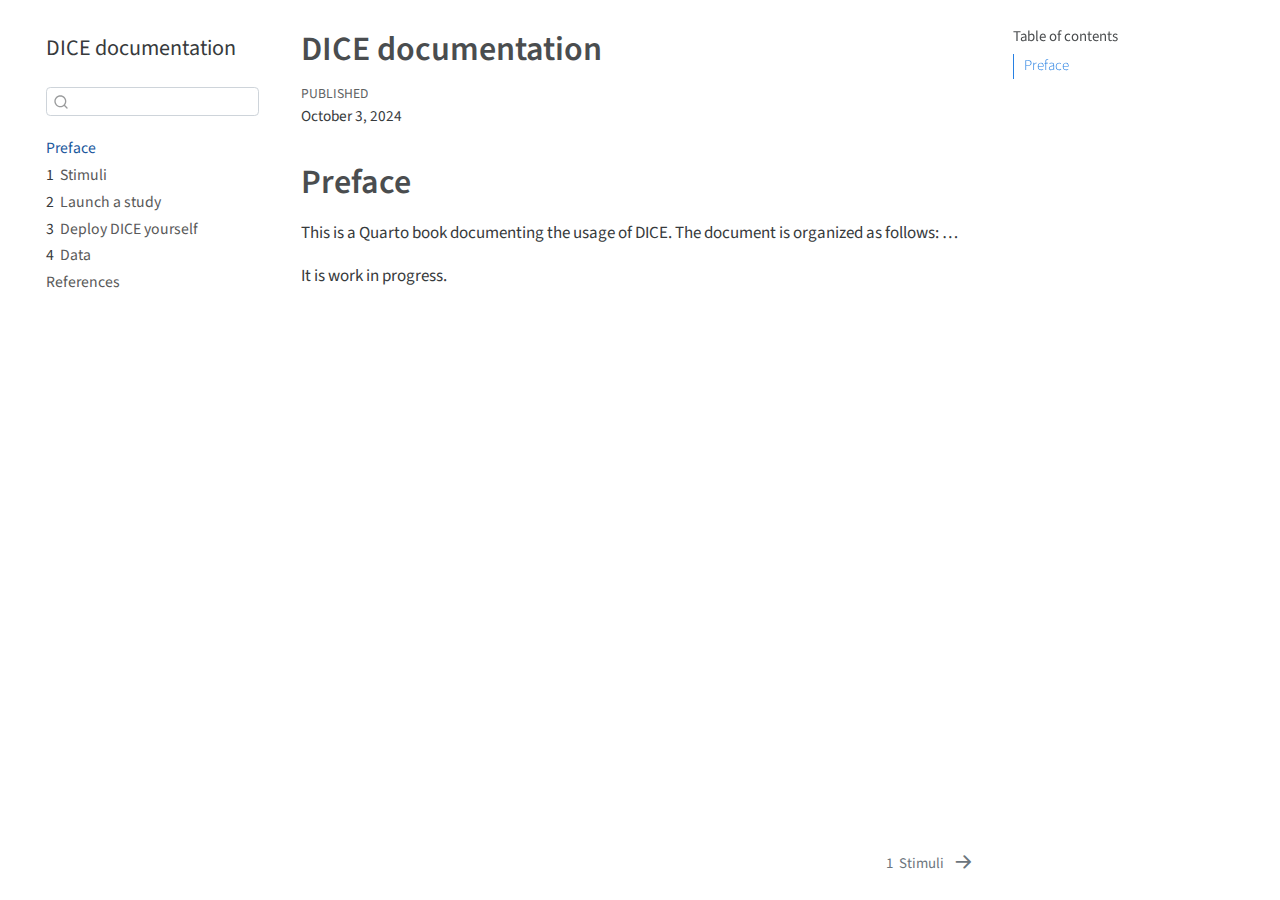
==== templates/docs/index.html @ cb803571 "add sections to documentation" ====
<!DOCTYPE html>
<html xmlns="http://www.w3.org/1999/xhtml" lang="en" xml:lang="en"><head>

<meta charset="utf-8">
<meta name="generator" content="quarto-1.1.132">

<meta name="viewport" content="width=device-width, initial-scale=1.0, user-scalable=yes">

<meta name="dcterms.date" content="2024-10-03">

<title>DICE documentation</title>
<style>
code{white-space: pre-wrap;}
span.smallcaps{font-variant: small-caps;}
div.columns{display: flex; gap: min(4vw, 1.5em);}
div.column{flex: auto; overflow-x: auto;}
div.hanging-indent{margin-left: 1.5em; text-indent: -1.5em;}
ul.task-list{list-style: none;}
ul.task-list li input[type="checkbox"] {
  width: 0.8em;
  margin: 0 0.8em 0.2em -1.6em;
  vertical-align: middle;
}
</style>


<script src="site_libs/quarto-nav/quarto-nav.js"></script>
<script src="site_libs/quarto-nav/headroom.min.js"></script>
<script src="site_libs/clipboard/clipboard.min.js"></script>
<script src="site_libs/quarto-search/autocomplete.umd.js"></script>
<script src="site_libs/quarto-search/fuse.min.js"></script>
<script src="site_libs/quarto-search/quarto-search.js"></script>
<meta name="quarto:offset" content="./">
<link href="./stimuli.html" rel="next">
<script src="site_libs/quarto-html/quarto.js"></script>
<script src="site_libs/quarto-html/popper.min.js"></script>
<script src="site_libs/quarto-html/tippy.umd.min.js"></script>
<script src="site_libs/quarto-html/anchor.min.js"></script>
<link href="site_libs/quarto-html/tippy.css" rel="stylesheet">
<link href="site_libs/quarto-html/quarto-syntax-highlighting.css" rel="stylesheet" id="quarto-text-highlighting-styles">
<script src="site_libs/bootstrap/bootstrap.min.js"></script>
<link href="site_libs/bootstrap/bootstrap-icons.css" rel="stylesheet">
<link href="site_libs/bootstrap/bootstrap.min.css" rel="stylesheet" id="quarto-bootstrap" data-mode="light">
<script id="quarto-search-options" type="application/json">{
  "location": "sidebar",
  "copy-button": false,
  "collapse-after": 3,
  "panel-placement": "start",
  "type": "textbox",
  "limit": 20,
  "language": {
    "search-no-results-text": "No results",
    "search-matching-documents-text": "matching documents",
    "search-copy-link-title": "Copy link to search",
    "search-hide-matches-text": "Hide additional matches",
    "search-more-match-text": "more match in this document",
    "search-more-matches-text": "more matches in this document",
    "search-clear-button-title": "Clear",
    "search-detached-cancel-button-title": "Cancel",
    "search-submit-button-title": "Submit"
  }
}</script>


</head>

<body class="nav-sidebar floating">

<div id="quarto-search-results"></div>
  <header id="quarto-header" class="headroom fixed-top">
  <nav class="quarto-secondary-nav" data-bs-toggle="collapse" data-bs-target="#quarto-sidebar" aria-controls="quarto-sidebar" aria-expanded="false" aria-label="Toggle sidebar navigation" onclick="if (window.quartoToggleHeadroom) { window.quartoToggleHeadroom(); }">
    <div class="container-fluid d-flex justify-content-between">
      <h1 class="quarto-secondary-nav-title">DICE documentation</h1>
      <button type="button" class="quarto-btn-toggle btn" aria-label="Show secondary navigation">
        <i class="bi bi-chevron-right"></i>
      </button>
    </div>
  </nav>
</header>
<!-- content -->
<div id="quarto-content" class="quarto-container page-columns page-rows-contents page-layout-article">
<!-- sidebar -->
  <nav id="quarto-sidebar" class="sidebar collapse sidebar-navigation floating overflow-auto">
    <div class="pt-lg-2 mt-2 text-left sidebar-header">
    <div class="sidebar-title mb-0 py-0">
      <a href="./">DICE documentation</a> 
    </div>
      </div>
      <div class="mt-2 flex-shrink-0 align-items-center">
        <div class="sidebar-search">
        <div id="quarto-search" class="" title="Search"></div>
        </div>
      </div>
    <div class="sidebar-menu-container"> 
    <ul class="list-unstyled mt-1">
        <li class="sidebar-item">
  <div class="sidebar-item-container"> 
  <a href="./index.html" class="sidebar-item-text sidebar-link active">Preface</a>
  </div>
</li>
        <li class="sidebar-item">
  <div class="sidebar-item-container"> 
  <a href="./stimuli.html" class="sidebar-item-text sidebar-link"><span class="chapter-number">1</span>&nbsp; <span class="chapter-title">Stimuli</span></a>
  </div>
</li>
        <li class="sidebar-item">
  <div class="sidebar-item-container"> 
  <a href="./dice-app.html" class="sidebar-item-text sidebar-link"><span class="chapter-number">2</span>&nbsp; <span class="chapter-title">Launch a study</span></a>
  </div>
</li>
        <li class="sidebar-item">
  <div class="sidebar-item-container"> 
  <a href="./deployment.html" class="sidebar-item-text sidebar-link"><span class="chapter-number">3</span>&nbsp; <span class="chapter-title">Deploy DICE yourself</span></a>
  </div>
</li>
        <li class="sidebar-item">
  <div class="sidebar-item-container"> 
  <a href="./data.html" class="sidebar-item-text sidebar-link"><span class="chapter-number">4</span>&nbsp; <span class="chapter-title">Data</span></a>
  </div>
</li>
        <li class="sidebar-item">
  <div class="sidebar-item-container"> 
  <a href="./references.html" class="sidebar-item-text sidebar-link">References</a>
  </div>
</li>
    </ul>
    </div>
</nav>
<!-- margin-sidebar -->
    <div id="quarto-margin-sidebar" class="sidebar margin-sidebar">
        <nav id="TOC" role="doc-toc" class="toc-active">
    <h2 id="toc-title">Table of contents</h2>
   
  <ul>
  <li><a href="#preface" id="toc-preface" class="nav-link active" data-scroll-target="#preface">Preface</a></li>
  </ul>
</nav>
    </div>
<!-- main -->
<main class="content" id="quarto-document-content">

<header id="title-block-header" class="quarto-title-block default">
<div class="quarto-title">
<h1 class="title d-none d-lg-block">DICE documentation</h1>
</div>



<div class="quarto-title-meta">

    
    <div>
    <div class="quarto-title-meta-heading">Published</div>
    <div class="quarto-title-meta-contents">
      <p class="date">October 3, 2024</p>
    </div>
  </div>
    
  </div>
  

</header>

<section id="preface" class="level1 unnumbered">
<h1 class="unnumbered">Preface</h1>
<p>This is a Quarto book documenting the usage of DICE. The document is organized as follows: …</p>
<p>It is work in progress.</p>
<!--
Please cite as

```bibtex
@software{Roggenkamp_Digital_In-Context_Experiments_2024,
  author = {Roggenkamp, Hauke and Boegershausen, Johannes and Hildebrand, Christian},
  month = jan,
  title = {{Digital In-Context Experiments (DICE)}},
  url = {https://github.com/Howquez/oFeeds},
  version = {1.0},
  year = {2024}
}
```
-->


</section>

</main> <!-- /main -->
<script id="quarto-html-after-body" type="application/javascript">
window.document.addEventListener("DOMContentLoaded", function (event) {
  const toggleBodyColorMode = (bsSheetEl) => {
    const mode = bsSheetEl.getAttribute("data-mode");
    const bodyEl = window.document.querySelector("body");
    if (mode === "dark") {
      bodyEl.classList.add("quarto-dark");
      bodyEl.classList.remove("quarto-light");
    } else {
      bodyEl.classList.add("quarto-light");
      bodyEl.classList.remove("quarto-dark");
    }
  }
  const toggleBodyColorPrimary = () => {
    const bsSheetEl = window.document.querySelector("link#quarto-bootstrap");
    if (bsSheetEl) {
      toggleBodyColorMode(bsSheetEl);
    }
  }
  toggleBodyColorPrimary();  
  const icon = "";
  const anchorJS = new window.AnchorJS();
  anchorJS.options = {
    placement: 'right',
    icon: icon
  };
  anchorJS.add('.anchored');
  const clipboard = new window.ClipboardJS('.code-copy-button', {
    target: function(trigger) {
      return trigger.previousElementSibling;
    }
  });
  clipboard.on('success', function(e) {
    // button target
    const button = e.trigger;
    // don't keep focus
    button.blur();
    // flash "checked"
    button.classList.add('code-copy-button-checked');
    var currentTitle = button.getAttribute("title");
    button.setAttribute("title", "Copied!");
    setTimeout(function() {
      button.setAttribute("title", currentTitle);
      button.classList.remove('code-copy-button-checked');
    }, 1000);
    // clear code selection
    e.clearSelection();
  });
  function tippyHover(el, contentFn) {
    const config = {
      allowHTML: true,
      content: contentFn,
      maxWidth: 500,
      delay: 100,
      arrow: false,
      appendTo: function(el) {
          return el.parentElement;
      },
      interactive: true,
      interactiveBorder: 10,
      theme: 'quarto',
      placement: 'bottom-start'
    };
    window.tippy(el, config); 
  }
  const noterefs = window.document.querySelectorAll('a[role="doc-noteref"]');
  for (var i=0; i<noterefs.length; i++) {
    const ref = noterefs[i];
    tippyHover(ref, function() {
      // use id or data attribute instead here
      let href = ref.getAttribute('data-footnote-href') || ref.getAttribute('href');
      try { href = new URL(href).hash; } catch {}
      const id = href.replace(/^#\/?/, "");
      const note = window.document.getElementById(id);
      return note.innerHTML;
    });
  }
  var bibliorefs = window.document.querySelectorAll('a[role="doc-biblioref"]');
  for (var i=0; i<bibliorefs.length; i++) {
    const ref = bibliorefs[i];
    const cites = ref.parentNode.getAttribute('data-cites').split(' ');
    tippyHover(ref, function() {
      var popup = window.document.createElement('div');
      cites.forEach(function(cite) {
        var citeDiv = window.document.createElement('div');
        citeDiv.classList.add('hanging-indent');
        citeDiv.classList.add('csl-entry');
        var biblioDiv = window.document.getElementById('ref-' + cite);
        if (biblioDiv) {
          citeDiv.innerHTML = biblioDiv.innerHTML;
        }
        popup.appendChild(citeDiv);
      });
      return popup.innerHTML;
    });
  }
});
</script>
<nav class="page-navigation">
  <div class="nav-page nav-page-previous">
  </div>
  <div class="nav-page nav-page-next">
      <a href="./stimuli.html" class="pagination-link">
        <span class="nav-page-text"><span class="chapter-number">1</span>&nbsp; <span class="chapter-title">Stimuli</span></span> <i class="bi bi-arrow-right-short"></i>
      </a>
  </div>
</nav>
</div> <!-- /content -->



</body></html>
---- templates/docs/site_libs/quarto-html/tippy.css ----
.tippy-box[data-animation=fade][data-state=hidden]{opacity:0}[data-tippy-root]{max-width:calc(100vw - 10px)}.tippy-box{position:relative;background-color:#333;color:#fff;border-radius:4px;font-size:14px;line-height:1.4;white-space:normal;outline:0;transition-property:transform,visibility,opacity}.tippy-box[data-placement^=top]>.tippy-arrow{bottom:0}.tippy-box[data-placement^=top]>.tippy-arrow:before{bottom:-7px;left:0;border-width:8px 8px 0;border-top-color:initial;transform-origin:center top}.tippy-box[data-placement^=bottom]>.tippy-arrow{top:0}.tippy-box[data-placement^=bottom]>.tippy-arrow:before{top:-7px;left:0;border-width:0 8px 8px;border-bottom-color:initial;transform-origin:center bottom}.tippy-box[data-placement^=left]>.tippy-arrow{right:0}.tippy-box[data-placement^=left]>.tippy-arrow:before{border-width:8px 0 8px 8px;border-left-color:initial;right:-7px;transform-origin:center left}.tippy-box[data-placement^=right]>.tippy-arrow{left:0}.tippy-box[data-placement^=right]>.tippy-arrow:before{left:-7px;border-width:8px 8px 8px 0;border-right-color:initial;transform-origin:center right}.tippy-box[data-inertia][data-state=visible]{transition-timing-function:cubic-bezier(.54,1.5,.38,1.11)}.tippy-arrow{width:16px;height:16px;color:#333}.tippy-arrow:before{content:"";position:absolute;border-color:transparent;border-style:solid}.tippy-content{position:relative;padding:5px 9px;z-index:1}
---- templates/docs/site_libs/quarto-html/quarto-syntax-highlighting.css ----
/* quarto syntax highlight colors */
:root {
  --quarto-hl-ot-color: #003B4F;
  --quarto-hl-at-color: #657422;
  --quarto-hl-ss-color: #20794D;
  --quarto-hl-an-color: #5E5E5E;
  --quarto-hl-fu-color: #4758AB;
  --quarto-hl-st-color: #20794D;
  --quarto-hl-cf-color: #003B4F;
  --quarto-hl-op-color: #5E5E5E;
  --quarto-hl-er-color: #AD0000;
  --quarto-hl-bn-color: #AD0000;
  --quarto-hl-al-color: #AD0000;
  --quarto-hl-va-color: #111111;
  --quarto-hl-bu-color: inherit;
  --quarto-hl-ex-color: inherit;
  --quarto-hl-pp-color: #AD0000;
  --quarto-hl-in-color: #5E5E5E;
  --quarto-hl-vs-color: #20794D;
  --quarto-hl-wa-color: #5E5E5E;
  --quarto-hl-do-color: #5E5E5E;
  --quarto-hl-im-color: #00769E;
  --quarto-hl-ch-color: #20794D;
  --quarto-hl-dt-color: #AD0000;
  --quarto-hl-fl-color: #AD0000;
  --quarto-hl-co-color: #5E5E5E;
  --quarto-hl-cv-color: #5E5E5E;
  --quarto-hl-cn-color: #8f5902;
  --quarto-hl-sc-color: #5E5E5E;
  --quarto-hl-dv-color: #AD0000;
  --quarto-hl-kw-color: #003B4F;
}

/* other quarto variables */
:root {
  --quarto-font-monospace: SFMono-Regular, Menlo, Monaco, Consolas, "Liberation Mono", "Courier New", monospace;
}

pre > code.sourceCode > span {
  color: #003B4F;
}

code span {
  color: #003B4F;
}

code.sourceCode > span {
  color: #003B4F;
}

div.sourceCode,
div.sourceCode pre.sourceCode {
  color: #003B4F;
}

code span.ot {
  color: #003B4F;
  font-style: inherit;
}

code span.at {
  color: #657422;
  font-style: inherit;
}

code span.ss {
  color: #20794D;
  font-style: inherit;
}

code span.an {
  color: #5E5E5E;
  font-style: inherit;
}

code span.fu {
  color: #4758AB;
  font-style: inherit;
}

code span.st {
  color: #20794D;
  font-style: inherit;
}

code span.cf {
  color: #003B4F;
  font-style: inherit;
}

code span.op {
  color: #5E5E5E;
  font-style: inherit;
}

code span.er {
  color: #AD0000;
  font-style: inherit;
}

code span.bn {
  color: #AD0000;
  font-style: inherit;
}

code span.al {
  color: #AD0000;
  font-style: inherit;
}

code span.va {
  color: #111111;
  font-style: inherit;
}

code span.bu {
  font-style: inherit;
}

code span.ex {
  font-style: inherit;
}

code span.pp {
  color: #AD0000;
  font-style: inherit;
}

code span.in {
  color: #5E5E5E;
  font-style: inherit;
}

code span.vs {
  color: #20794D;
  font-style: inherit;
}

code span.wa {
  color: #5E5E5E;
  font-style: italic;
}

code span.do {
  color: #5E5E5E;
  font-style: italic;
}

code span.im {
  color: #00769E;
  font-style: inherit;
}

code span.ch {
  color: #20794D;
  font-style: inherit;
}

code span.dt {
  color: #AD0000;
  font-style: inherit;
}

code span.fl {
  color: #AD0000;
  font-style: inherit;
}

code span.co {
  color: #5E5E5E;
  font-style: inherit;
}

code span.cv {
  color: #5E5E5E;
  font-style: italic;
}

code span.cn {
  color: #8f5902;
  font-style: inherit;
}

code span.sc {
  color: #5E5E5E;
  font-style: inherit;
}

code span.dv {
  color: #AD0000;
  font-style: inherit;
}

code span.kw {
  color: #003B4F;
  font-style: inherit;
}

.prevent-inlining {
  content: "</";
}

/*# sourceMappingURL=debc5d5d77c3f9108843748ff7464032.css.map */
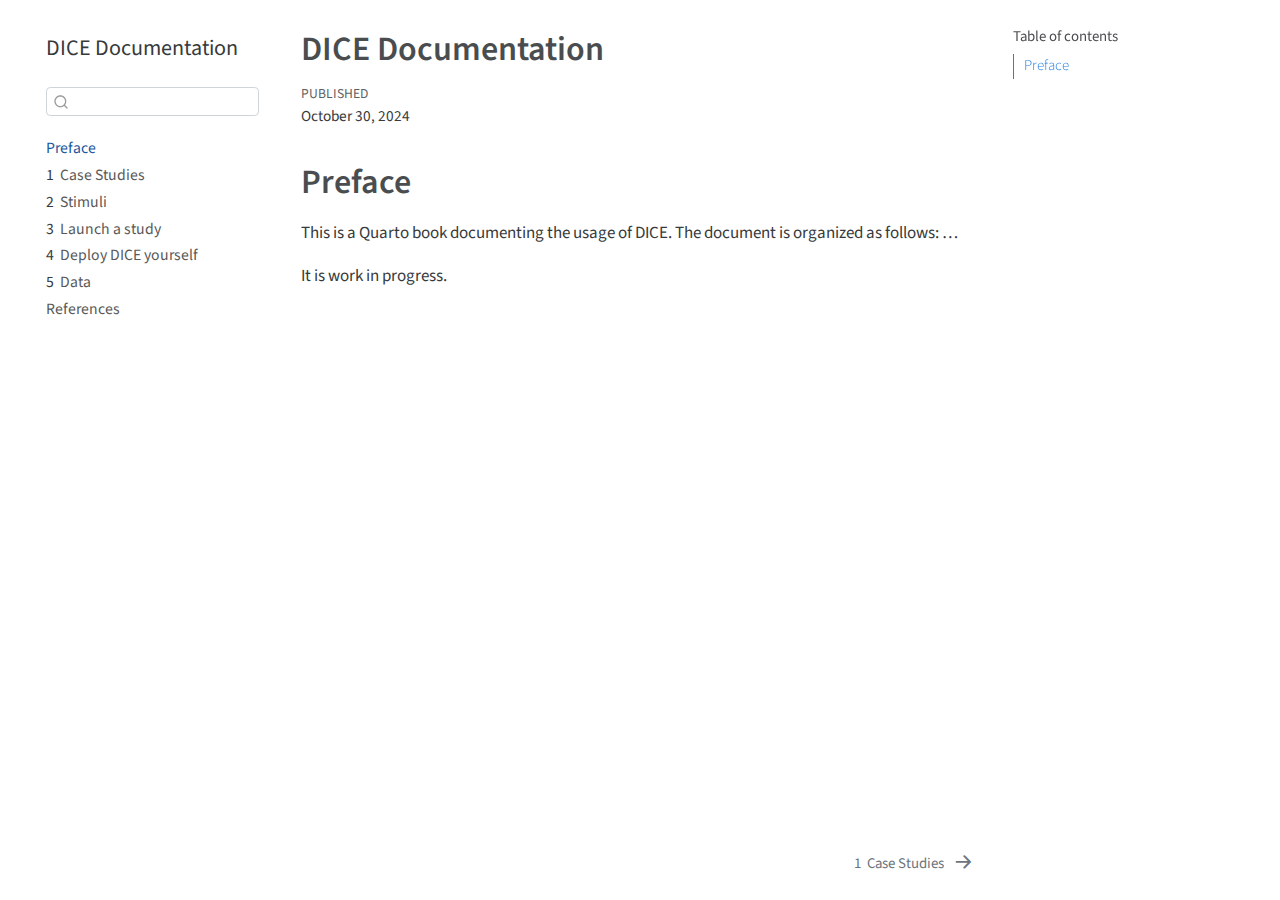
==== commit dee58ed2: "add case studies" ====
--- a/templates/docs/index.html
+++ b/templates/docs/index.html
@@ -6,9 +6,9 @@
 
 <meta name="viewport" content="width=device-width, initial-scale=1.0, user-scalable=yes">
 
-<meta name="dcterms.date" content="2024-10-03">
-
-<title>DICE documentation</title>
+<meta name="dcterms.date" content="2024-10-30">
+
+<title>DICE Documentation</title>
 <style>
 code{white-space: pre-wrap;}
 span.smallcaps{font-variant: small-caps;}
@@ -31,7 +31,7 @@
 <script src="site_libs/quarto-search/fuse.min.js"></script>
 <script src="site_libs/quarto-search/quarto-search.js"></script>
 <meta name="quarto:offset" content="./">
-<link href="./stimuli.html" rel="next">
+<link href="./cases.html" rel="next">
 <script src="site_libs/quarto-html/quarto.js"></script>
 <script src="site_libs/quarto-html/popper.min.js"></script>
 <script src="site_libs/quarto-html/tippy.umd.min.js"></script>
@@ -70,7 +70,7 @@
   <header id="quarto-header" class="headroom fixed-top">
   <nav class="quarto-secondary-nav" data-bs-toggle="collapse" data-bs-target="#quarto-sidebar" aria-controls="quarto-sidebar" aria-expanded="false" aria-label="Toggle sidebar navigation" onclick="if (window.quartoToggleHeadroom) { window.quartoToggleHeadroom(); }">
     <div class="container-fluid d-flex justify-content-between">
-      <h1 class="quarto-secondary-nav-title">DICE documentation</h1>
+      <h1 class="quarto-secondary-nav-title">DICE Documentation</h1>
       <button type="button" class="quarto-btn-toggle btn" aria-label="Show secondary navigation">
         <i class="bi bi-chevron-right"></i>
       </button>
@@ -83,7 +83,7 @@
   <nav id="quarto-sidebar" class="sidebar collapse sidebar-navigation floating overflow-auto">
     <div class="pt-lg-2 mt-2 text-left sidebar-header">
     <div class="sidebar-title mb-0 py-0">
-      <a href="./">DICE documentation</a> 
+      <a href="./">DICE Documentation</a> 
     </div>
       </div>
       <div class="mt-2 flex-shrink-0 align-items-center">
@@ -100,22 +100,27 @@
 </li>
         <li class="sidebar-item">
   <div class="sidebar-item-container"> 
-  <a href="./stimuli.html" class="sidebar-item-text sidebar-link"><span class="chapter-number">1</span>&nbsp; <span class="chapter-title">Stimuli</span></a>
-  </div>
-</li>
-        <li class="sidebar-item">
-  <div class="sidebar-item-container"> 
-  <a href="./dice-app.html" class="sidebar-item-text sidebar-link"><span class="chapter-number">2</span>&nbsp; <span class="chapter-title">Launch a study</span></a>
-  </div>
-</li>
-        <li class="sidebar-item">
-  <div class="sidebar-item-container"> 
-  <a href="./deployment.html" class="sidebar-item-text sidebar-link"><span class="chapter-number">3</span>&nbsp; <span class="chapter-title">Deploy DICE yourself</span></a>
-  </div>
-</li>
-        <li class="sidebar-item">
-  <div class="sidebar-item-container"> 
-  <a href="./data.html" class="sidebar-item-text sidebar-link"><span class="chapter-number">4</span>&nbsp; <span class="chapter-title">Data</span></a>
+  <a href="./cases.html" class="sidebar-item-text sidebar-link"><span class="chapter-number">1</span>&nbsp; <span class="chapter-title">Case Studies</span></a>
+  </div>
+</li>
+        <li class="sidebar-item">
+  <div class="sidebar-item-container"> 
+  <a href="./stimuli.html" class="sidebar-item-text sidebar-link"><span class="chapter-number">2</span>&nbsp; <span class="chapter-title">Stimuli</span></a>
+  </div>
+</li>
+        <li class="sidebar-item">
+  <div class="sidebar-item-container"> 
+  <a href="./dice-app.html" class="sidebar-item-text sidebar-link"><span class="chapter-number">3</span>&nbsp; <span class="chapter-title">Launch a study</span></a>
+  </div>
+</li>
+        <li class="sidebar-item">
+  <div class="sidebar-item-container"> 
+  <a href="./deployment.html" class="sidebar-item-text sidebar-link"><span class="chapter-number">4</span>&nbsp; <span class="chapter-title">Deploy DICE yourself</span></a>
+  </div>
+</li>
+        <li class="sidebar-item">
+  <div class="sidebar-item-container"> 
+  <a href="./data.html" class="sidebar-item-text sidebar-link"><span class="chapter-number">5</span>&nbsp; <span class="chapter-title">Data</span></a>
   </div>
 </li>
         <li class="sidebar-item">
@@ -141,7 +146,7 @@
 
 <header id="title-block-header" class="quarto-title-block default">
 <div class="quarto-title">
-<h1 class="title d-none d-lg-block">DICE documentation</h1>
+<h1 class="title d-none d-lg-block">DICE Documentation</h1>
 </div>
 
 
@@ -152,7 +157,7 @@
     <div>
     <div class="quarto-title-meta-heading">Published</div>
     <div class="quarto-title-meta-contents">
-      <p class="date">October 3, 2024</p>
+      <p class="date">October 30, 2024</p>
     </div>
   </div>
     
@@ -286,8 +291,8 @@
   <div class="nav-page nav-page-previous">
   </div>
   <div class="nav-page nav-page-next">
-      <a href="./stimuli.html" class="pagination-link">
-        <span class="nav-page-text"><span class="chapter-number">1</span>&nbsp; <span class="chapter-title">Stimuli</span></span> <i class="bi bi-arrow-right-short"></i>
+      <a href="./cases.html" class="pagination-link">
+        <span class="nav-page-text"><span class="chapter-number">1</span>&nbsp; <span class="chapter-title">Case Studies</span></span> <i class="bi bi-arrow-right-short"></i>
       </a>
   </div>
 </nav>
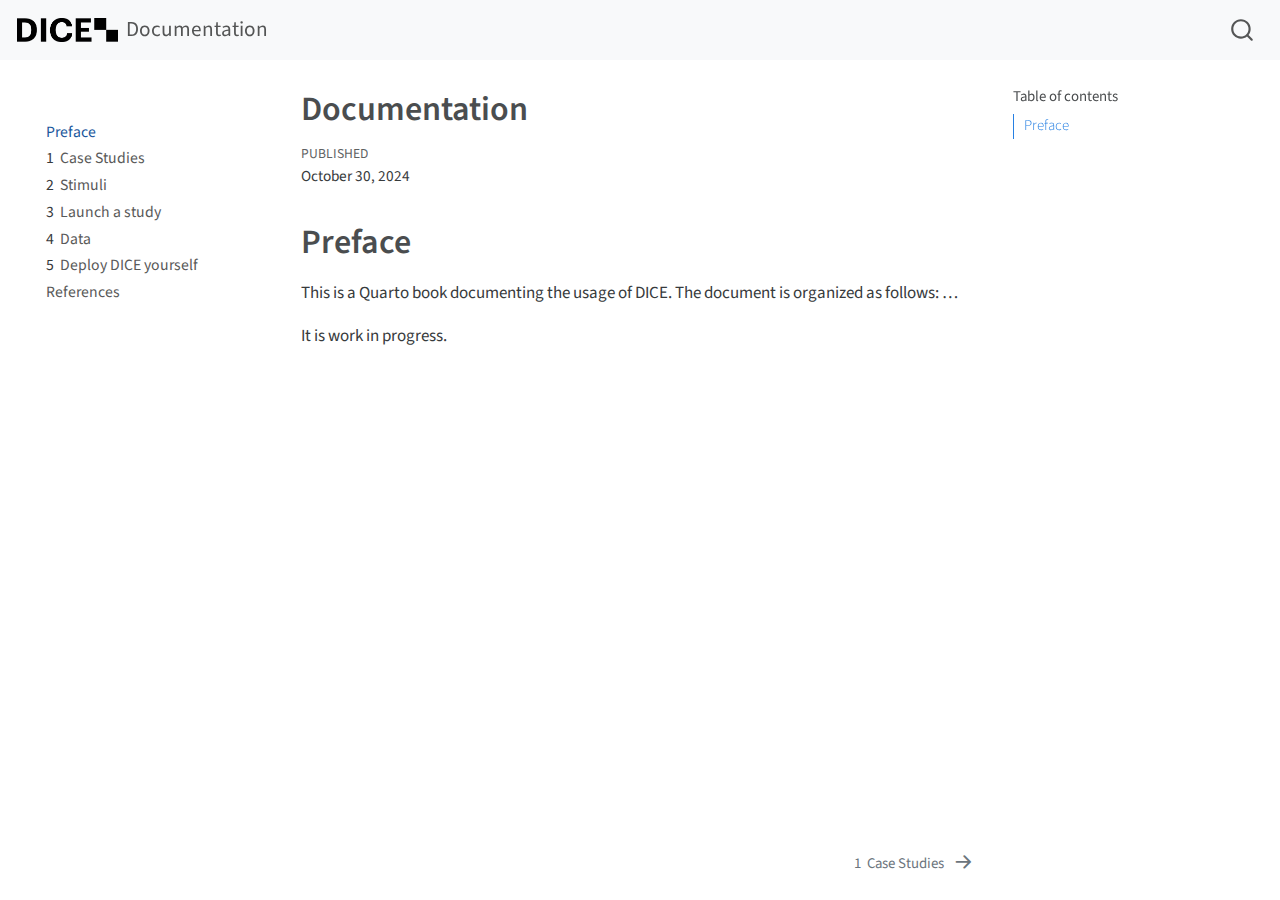
==== commit d5e7d046: "update docs" ====
--- a/templates/docs/index.html
+++ b/templates/docs/index.html
@@ -8,7 +8,7 @@
 
 <meta name="dcterms.date" content="2024-10-30">
 
-<title>DICE Documentation</title>
+<title>Documentation</title>
 <style>
 code{white-space: pre-wrap;}
 span.smallcaps{font-variant: small-caps;}
@@ -42,11 +42,11 @@
 <link href="site_libs/bootstrap/bootstrap-icons.css" rel="stylesheet">
 <link href="site_libs/bootstrap/bootstrap.min.css" rel="stylesheet" id="quarto-bootstrap" data-mode="light">
 <script id="quarto-search-options" type="application/json">{
-  "location": "sidebar",
+  "location": "navbar",
   "copy-button": false,
   "collapse-after": 3,
-  "panel-placement": "start",
-  "type": "textbox",
+  "panel-placement": "end",
+  "type": "overlay",
   "limit": 20,
   "language": {
     "search-no-results-text": "No results",
@@ -64,13 +64,26 @@
 
 </head>
 
-<body class="nav-sidebar floating">
+<body class="nav-sidebar floating nav-fixed">
 
 <div id="quarto-search-results"></div>
   <header id="quarto-header" class="headroom fixed-top">
+    <nav class="navbar navbar-expand-lg navbar-dark ">
+      <div class="navbar-container container-fluid">
+      <div class="navbar-brand-container">
+    <a href="https://www.dice-app.org/" class="navbar-brand navbar-brand-logo">
+    <img src="./dice-logo.png" alt="" class="navbar-logo">
+    </a>
+    <a class="navbar-brand" href="./index.html">
+    <span class="navbar-title">Documentation</span>
+    </a>
+  </div>
+          <div id="quarto-search" class="" title="Search"></div>
+      </div> <!-- /container-fluid -->
+    </nav>
   <nav class="quarto-secondary-nav" data-bs-toggle="collapse" data-bs-target="#quarto-sidebar" aria-controls="quarto-sidebar" aria-expanded="false" aria-label="Toggle sidebar navigation" onclick="if (window.quartoToggleHeadroom) { window.quartoToggleHeadroom(); }">
     <div class="container-fluid d-flex justify-content-between">
-      <h1 class="quarto-secondary-nav-title">DICE Documentation</h1>
+      <h1 class="quarto-secondary-nav-title">Documentation</h1>
       <button type="button" class="quarto-btn-toggle btn" aria-label="Show secondary navigation">
         <i class="bi bi-chevron-right"></i>
       </button>
@@ -78,14 +91,9 @@
   </nav>
 </header>
 <!-- content -->
-<div id="quarto-content" class="quarto-container page-columns page-rows-contents page-layout-article">
+<div id="quarto-content" class="quarto-container page-columns page-rows-contents page-layout-article page-navbar">
 <!-- sidebar -->
   <nav id="quarto-sidebar" class="sidebar collapse sidebar-navigation floating overflow-auto">
-    <div class="pt-lg-2 mt-2 text-left sidebar-header">
-    <div class="sidebar-title mb-0 py-0">
-      <a href="./">DICE Documentation</a> 
-    </div>
-      </div>
       <div class="mt-2 flex-shrink-0 align-items-center">
         <div class="sidebar-search">
         <div id="quarto-search" class="" title="Search"></div>
@@ -115,12 +123,12 @@
 </li>
         <li class="sidebar-item">
   <div class="sidebar-item-container"> 
-  <a href="./deployment.html" class="sidebar-item-text sidebar-link"><span class="chapter-number">4</span>&nbsp; <span class="chapter-title">Deploy DICE yourself</span></a>
-  </div>
-</li>
-        <li class="sidebar-item">
-  <div class="sidebar-item-container"> 
-  <a href="./data.html" class="sidebar-item-text sidebar-link"><span class="chapter-number">5</span>&nbsp; <span class="chapter-title">Data</span></a>
+  <a href="./data.html" class="sidebar-item-text sidebar-link"><span class="chapter-number">4</span>&nbsp; <span class="chapter-title">Data</span></a>
+  </div>
+</li>
+        <li class="sidebar-item">
+  <div class="sidebar-item-container"> 
+  <a href="./deployment.html" class="sidebar-item-text sidebar-link"><span class="chapter-number">5</span>&nbsp; <span class="chapter-title">Deploy DICE yourself</span></a>
   </div>
 </li>
         <li class="sidebar-item">
@@ -146,7 +154,7 @@
 
 <header id="title-block-header" class="quarto-title-block default">
 <div class="quarto-title">
-<h1 class="title d-none d-lg-block">DICE Documentation</h1>
+<h1 class="title d-none d-lg-block">Documentation</h1>
 </div>
 
 
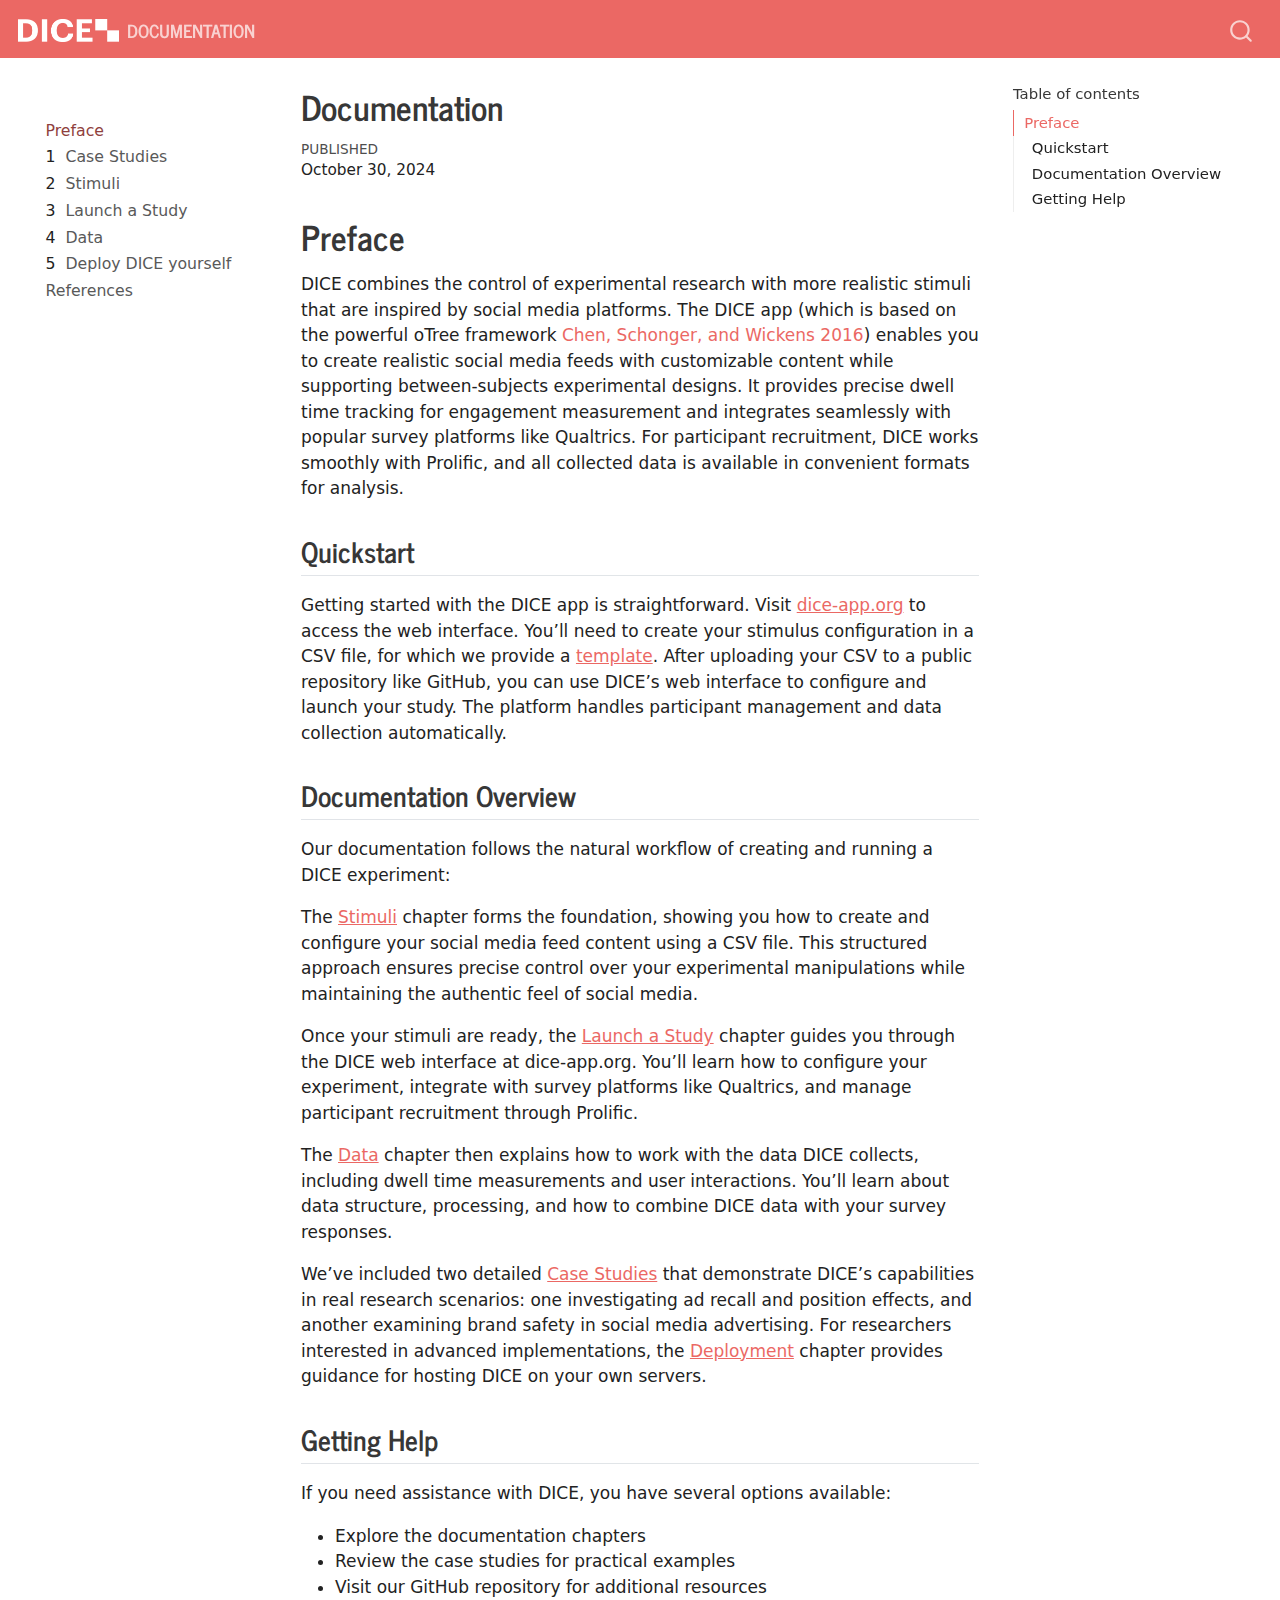
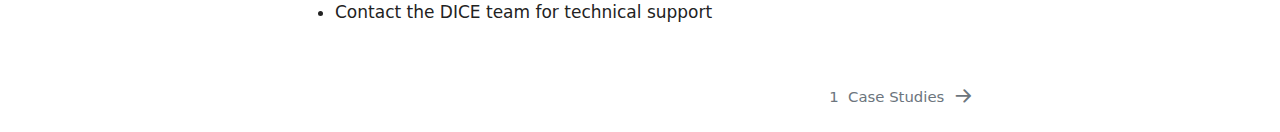
==== commit c91b643f: "update docs and add logo, change theme, etc." ====
--- a/templates/docs/index.html
+++ b/templates/docs/index.html
@@ -20,6 +20,25 @@
   width: 0.8em;
   margin: 0 0.8em 0.2em -1.6em;
   vertical-align: middle;
+}
+div.csl-bib-body { }
+div.csl-entry {
+  clear: both;
+}
+.hanging div.csl-entry {
+  margin-left:2em;
+  text-indent:-2em;
+}
+div.csl-left-margin {
+  min-width:2em;
+  float:left;
+}
+div.csl-right-inline {
+  margin-left:2em;
+  padding-left:1em;
+}
+div.csl-indent {
+  margin-left: 2em;
 }
 </style>
 
@@ -72,7 +91,7 @@
       <div class="navbar-container container-fluid">
       <div class="navbar-brand-container">
     <a href="https://www.dice-app.org/" class="navbar-brand navbar-brand-logo">
-    <img src="./dice-logo.png" alt="" class="navbar-logo">
+    <img src="./dice-logo-white.png" alt="" class="navbar-logo">
     </a>
     <a class="navbar-brand" href="./index.html">
     <span class="navbar-title">Documentation</span>
@@ -118,7 +137,7 @@
 </li>
         <li class="sidebar-item">
   <div class="sidebar-item-container"> 
-  <a href="./dice-app.html" class="sidebar-item-text sidebar-link"><span class="chapter-number">3</span>&nbsp; <span class="chapter-title">Launch a study</span></a>
+  <a href="./dice-app.html" class="sidebar-item-text sidebar-link"><span class="chapter-number">3</span>&nbsp; <span class="chapter-title">Launch a Study</span></a>
   </div>
 </li>
         <li class="sidebar-item">
@@ -145,7 +164,12 @@
     <h2 id="toc-title">Table of contents</h2>
    
   <ul>
-  <li><a href="#preface" id="toc-preface" class="nav-link active" data-scroll-target="#preface">Preface</a></li>
+  <li><a href="#preface" id="toc-preface" class="nav-link active" data-scroll-target="#preface">Preface</a>
+  <ul class="collapse">
+  <li><a href="#quickstart" id="toc-quickstart" class="nav-link" data-scroll-target="#quickstart">Quickstart</a></li>
+  <li><a href="#documentation-overview" id="toc-documentation-overview" class="nav-link" data-scroll-target="#documentation-overview">Documentation Overview</a></li>
+  <li><a href="#getting-help" id="toc-getting-help" class="nav-link" data-scroll-target="#getting-help">Getting Help</a></li>
+  </ul></li>
   </ul>
 </nav>
     </div>
@@ -176,8 +200,28 @@
 
 <section id="preface" class="level1 unnumbered">
 <h1 class="unnumbered">Preface</h1>
-<p>This is a Quarto book documenting the usage of DICE. The document is organized as follows: …</p>
-<p>It is work in progress.</p>
+<p>DICE combines the control of experimental research with more realistic stimuli that are inspired by social media platforms. The DICE app <span class="citation" data-cites="oTree">(which is based on the powerful oTree framework <a href="references.html#ref-oTree" role="doc-biblioref">Chen, Schonger, and Wickens 2016</a>)</span> enables you to create realistic social media feeds with customizable content while supporting between-subjects experimental designs. It provides precise dwell time tracking for engagement measurement and integrates seamlessly with popular survey platforms like Qualtrics. For participant recruitment, DICE works smoothly with Prolific, and all collected data is available in convenient formats for analysis.</p>
+<section id="quickstart" class="level2">
+<h2 class="anchored" data-anchor-id="quickstart">Quickstart</h2>
+<p>Getting started with the DICE app is straightforward. Visit <a href="https://www.dice-app.org/">dice-app.org</a> to access the web interface. You’ll need to create your stimulus configuration in a CSV file, for which we provide a <a href="https://www.dice-app.org/static/sample_feed.csv">template</a>. After uploading your CSV to a public repository like GitHub, you can use DICE’s web interface to configure and launch your study. The platform handles participant management and data collection automatically.</p>
+</section>
+<section id="documentation-overview" class="level2">
+<h2 class="anchored" data-anchor-id="documentation-overview">Documentation Overview</h2>
+<p>Our documentation follows the natural workflow of creating and running a DICE experiment:</p>
+<p>The <a href="./stimuli.html#sec-stimuli">Stimuli</a> chapter forms the foundation, showing you how to create and configure your social media feed content using a CSV file. This structured approach ensures precise control over your experimental manipulations while maintaining the authentic feel of social media.</p>
+<p>Once your stimuli are ready, the <a href="./dice-app.html#sec-launch">Launch a Study</a> chapter guides you through the DICE web interface at dice-app.org. You’ll learn how to configure your experiment, integrate with survey platforms like Qualtrics, and manage participant recruitment through Prolific.</p>
+<p>The <a href="./data.html#sec-data">Data</a> chapter then explains how to work with the data DICE collects, including dwell time measurements and user interactions. You’ll learn about data structure, processing, and how to combine DICE data with your survey responses.</p>
+<p>We’ve included two detailed <a href="./cases.html#sec-cases">Case Studies</a> that demonstrate DICE’s capabilities in real research scenarios: one investigating ad recall and position effects, and another examining brand safety in social media advertising. For researchers interested in advanced implementations, the <a href="./deployment.html#sec-deploy">Deployment</a> chapter provides guidance for hosting DICE on your own servers.</p>
+</section>
+<section id="getting-help" class="level2">
+<h2 class="anchored" data-anchor-id="getting-help">Getting Help</h2>
+<p>If you need assistance with DICE, you have several options available:</p>
+<ul>
+<li>Explore the documentation chapters</li>
+<li>Review the case studies for practical examples</li>
+<li>Visit our GitHub repository for additional resources</li>
+<li>Contact the DICE team for technical support</li>
+</ul>
 <!--
 Please cite as
 
@@ -194,6 +238,12 @@
 -->
 
 
+<div id="refs" class="references csl-bib-body hanging-indent" role="doc-bibliography" style="display: none">
+<div id="ref-oTree" class="csl-entry" role="doc-biblioentry">
+Chen, Daniel L., Martin Schonger, and Chris Wickens. 2016. <span>“oTree—an Open-Source Platform for Laboratory, Online, and Field Experiments.”</span> <em>Journal of Behavioral and Experimental Finance</em> 9: 88–97. <a href="https://doi.org/doi.org/10.1016/j.jbef.2015.12.001">https://doi.org/doi.org/10.1016/j.jbef.2015.12.001</a>.
+</div>
+</div>
+</section>
 </section>
 
 </main> <!-- /main -->
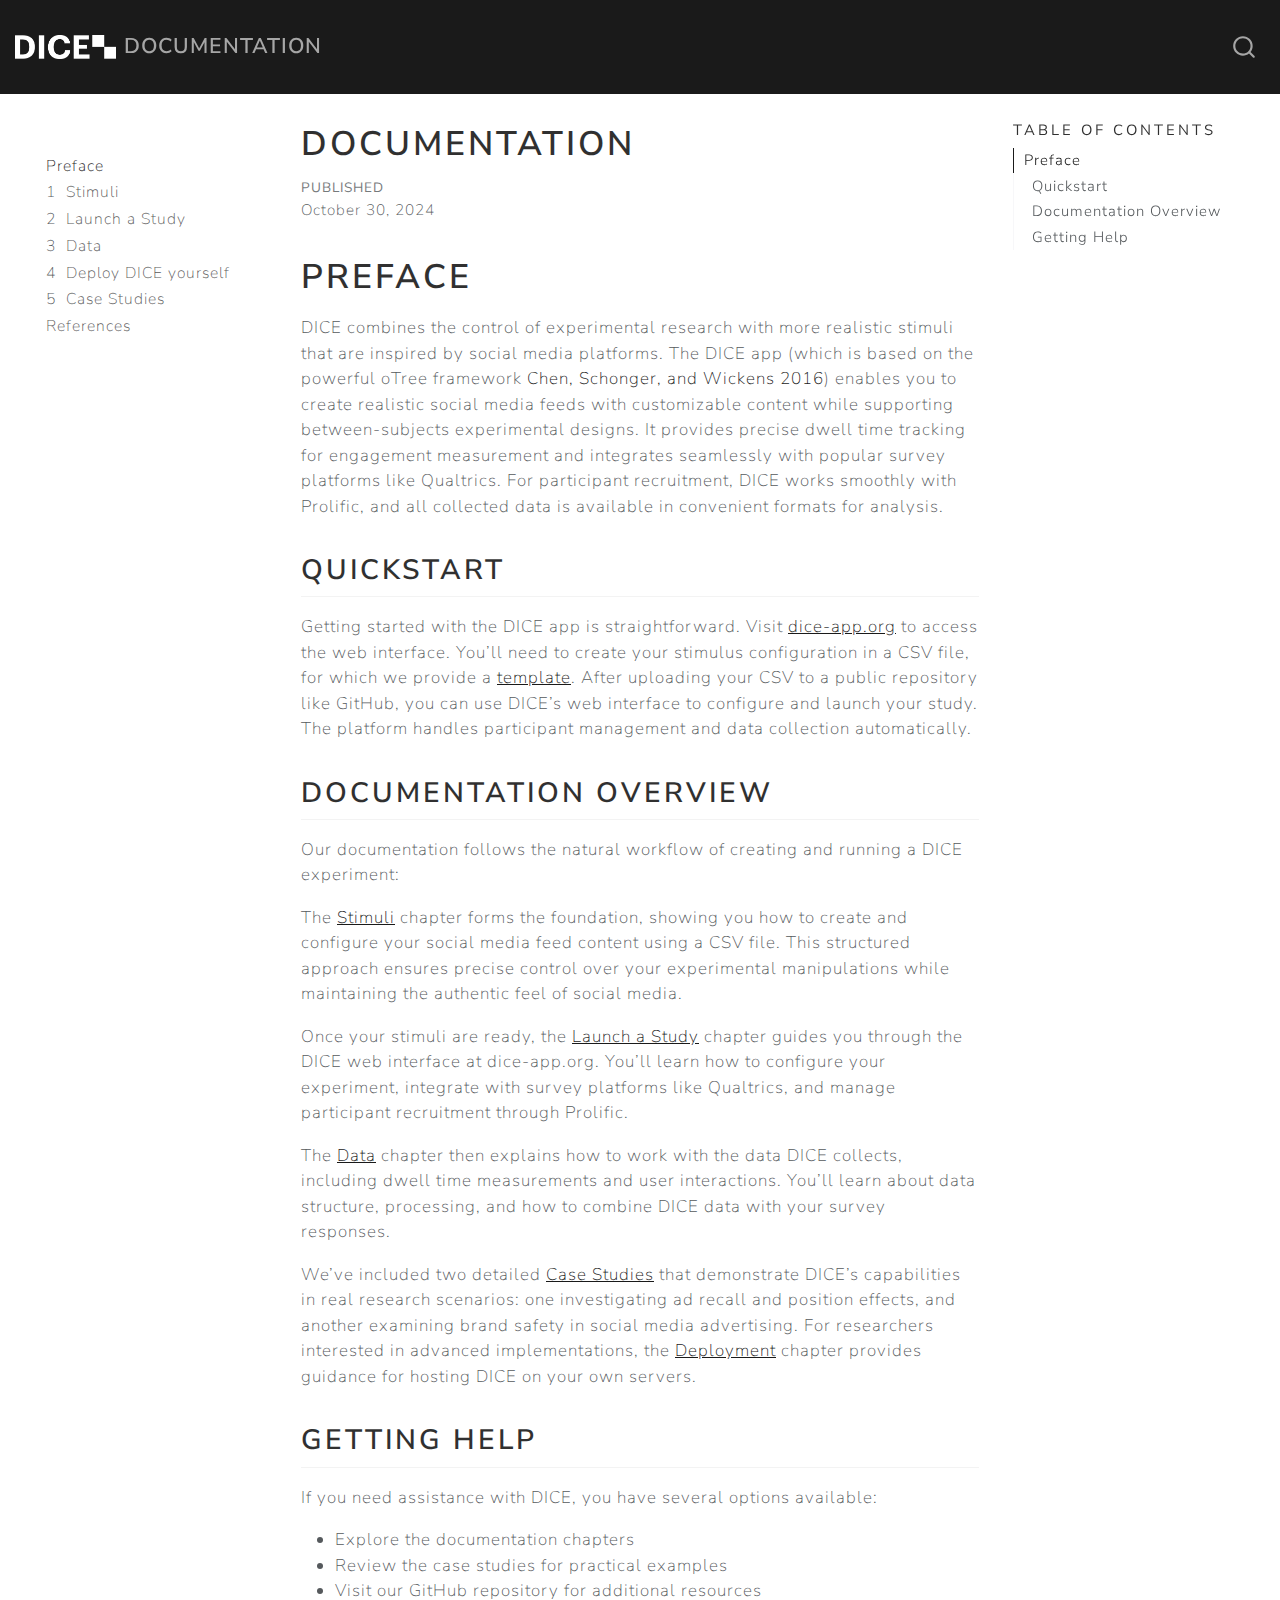
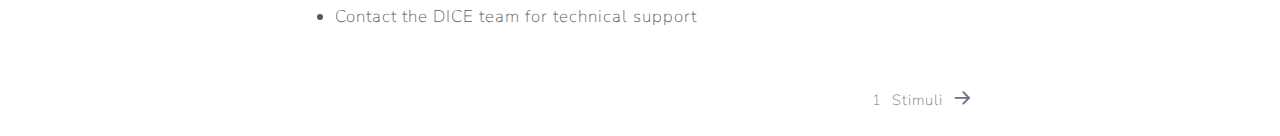
==== commit 532a7d47: "change documentation's theme and add useful resources" ====
--- a/templates/docs/index.html
+++ b/templates/docs/index.html
@@ -50,7 +50,7 @@
 <script src="site_libs/quarto-search/fuse.min.js"></script>
 <script src="site_libs/quarto-search/quarto-search.js"></script>
 <meta name="quarto:offset" content="./">
-<link href="./cases.html" rel="next">
+<link href="./stimuli.html" rel="next">
 <script src="site_libs/quarto-html/quarto.js"></script>
 <script src="site_libs/quarto-html/popper.min.js"></script>
 <script src="site_libs/quarto-html/tippy.umd.min.js"></script>
@@ -127,27 +127,27 @@
 </li>
         <li class="sidebar-item">
   <div class="sidebar-item-container"> 
-  <a href="./cases.html" class="sidebar-item-text sidebar-link"><span class="chapter-number">1</span>&nbsp; <span class="chapter-title">Case Studies</span></a>
-  </div>
-</li>
-        <li class="sidebar-item">
-  <div class="sidebar-item-container"> 
-  <a href="./stimuli.html" class="sidebar-item-text sidebar-link"><span class="chapter-number">2</span>&nbsp; <span class="chapter-title">Stimuli</span></a>
-  </div>
-</li>
-        <li class="sidebar-item">
-  <div class="sidebar-item-container"> 
-  <a href="./dice-app.html" class="sidebar-item-text sidebar-link"><span class="chapter-number">3</span>&nbsp; <span class="chapter-title">Launch a Study</span></a>
-  </div>
-</li>
-        <li class="sidebar-item">
-  <div class="sidebar-item-container"> 
-  <a href="./data.html" class="sidebar-item-text sidebar-link"><span class="chapter-number">4</span>&nbsp; <span class="chapter-title">Data</span></a>
-  </div>
-</li>
-        <li class="sidebar-item">
-  <div class="sidebar-item-container"> 
-  <a href="./deployment.html" class="sidebar-item-text sidebar-link"><span class="chapter-number">5</span>&nbsp; <span class="chapter-title">Deploy DICE yourself</span></a>
+  <a href="./stimuli.html" class="sidebar-item-text sidebar-link"><span class="chapter-number">1</span>&nbsp; <span class="chapter-title">Stimuli</span></a>
+  </div>
+</li>
+        <li class="sidebar-item">
+  <div class="sidebar-item-container"> 
+  <a href="./dice-app.html" class="sidebar-item-text sidebar-link"><span class="chapter-number">2</span>&nbsp; <span class="chapter-title">Launch a Study</span></a>
+  </div>
+</li>
+        <li class="sidebar-item">
+  <div class="sidebar-item-container"> 
+  <a href="./data.html" class="sidebar-item-text sidebar-link"><span class="chapter-number">3</span>&nbsp; <span class="chapter-title">Data</span></a>
+  </div>
+</li>
+        <li class="sidebar-item">
+  <div class="sidebar-item-container"> 
+  <a href="./deployment.html" class="sidebar-item-text sidebar-link"><span class="chapter-number">4</span>&nbsp; <span class="chapter-title">Deploy DICE yourself</span></a>
+  </div>
+</li>
+        <li class="sidebar-item">
+  <div class="sidebar-item-container"> 
+  <a href="./cases.html" class="sidebar-item-text sidebar-link"><span class="chapter-number">5</span>&nbsp; <span class="chapter-title">Case Studies</span></a>
   </div>
 </li>
         <li class="sidebar-item">
@@ -349,8 +349,8 @@
   <div class="nav-page nav-page-previous">
   </div>
   <div class="nav-page nav-page-next">
-      <a href="./cases.html" class="pagination-link">
-        <span class="nav-page-text"><span class="chapter-number">1</span>&nbsp; <span class="chapter-title">Case Studies</span></span> <i class="bi bi-arrow-right-short"></i>
+      <a href="./stimuli.html" class="pagination-link">
+        <span class="nav-page-text"><span class="chapter-number">1</span>&nbsp; <span class="chapter-title">Stimuli</span></span> <i class="bi bi-arrow-right-short"></i>
       </a>
   </div>
 </nav>
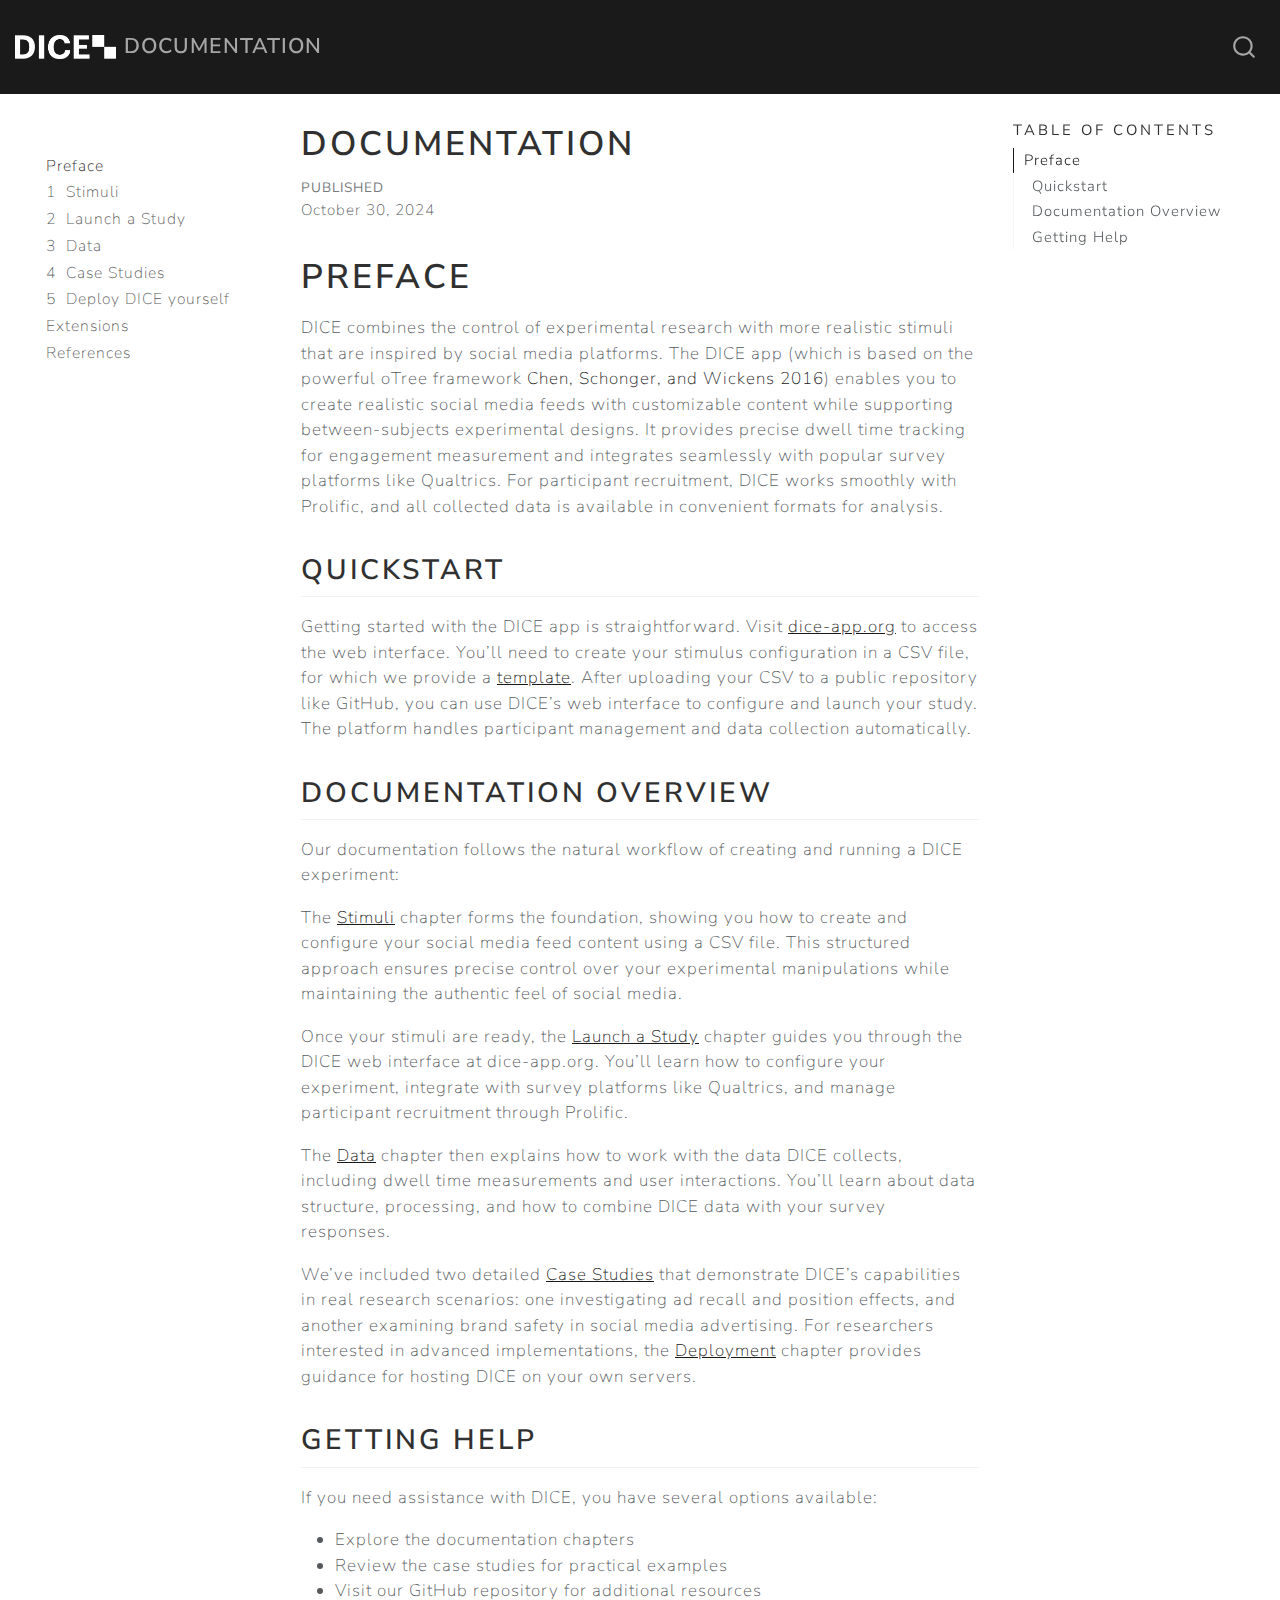
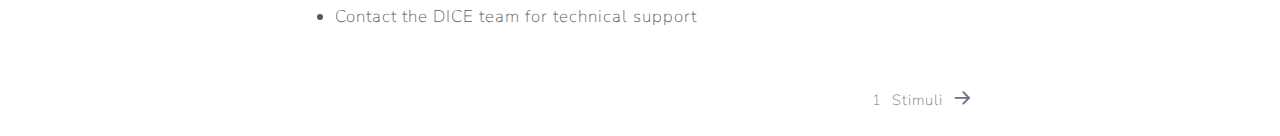
==== commit 3527d65f: "feature other otreezips, adjusts docs and incorporate iFrame for study administration" ====
--- a/templates/docs/index.html
+++ b/templates/docs/index.html
@@ -142,12 +142,17 @@
 </li>
         <li class="sidebar-item">
   <div class="sidebar-item-container"> 
-  <a href="./deployment.html" class="sidebar-item-text sidebar-link"><span class="chapter-number">4</span>&nbsp; <span class="chapter-title">Deploy DICE yourself</span></a>
-  </div>
-</li>
-        <li class="sidebar-item">
-  <div class="sidebar-item-container"> 
-  <a href="./cases.html" class="sidebar-item-text sidebar-link"><span class="chapter-number">5</span>&nbsp; <span class="chapter-title">Case Studies</span></a>
+  <a href="./cases.html" class="sidebar-item-text sidebar-link"><span class="chapter-number">4</span>&nbsp; <span class="chapter-title">Case Studies</span></a>
+  </div>
+</li>
+        <li class="sidebar-item">
+  <div class="sidebar-item-container"> 
+  <a href="./deployment.html" class="sidebar-item-text sidebar-link"><span class="chapter-number">5</span>&nbsp; <span class="chapter-title">Deploy DICE yourself</span></a>
+  </div>
+</li>
+        <li class="sidebar-item">
+  <div class="sidebar-item-container"> 
+  <a href="./extensions.html" class="sidebar-item-text sidebar-link">Extensions</a>
   </div>
 </li>
         <li class="sidebar-item">
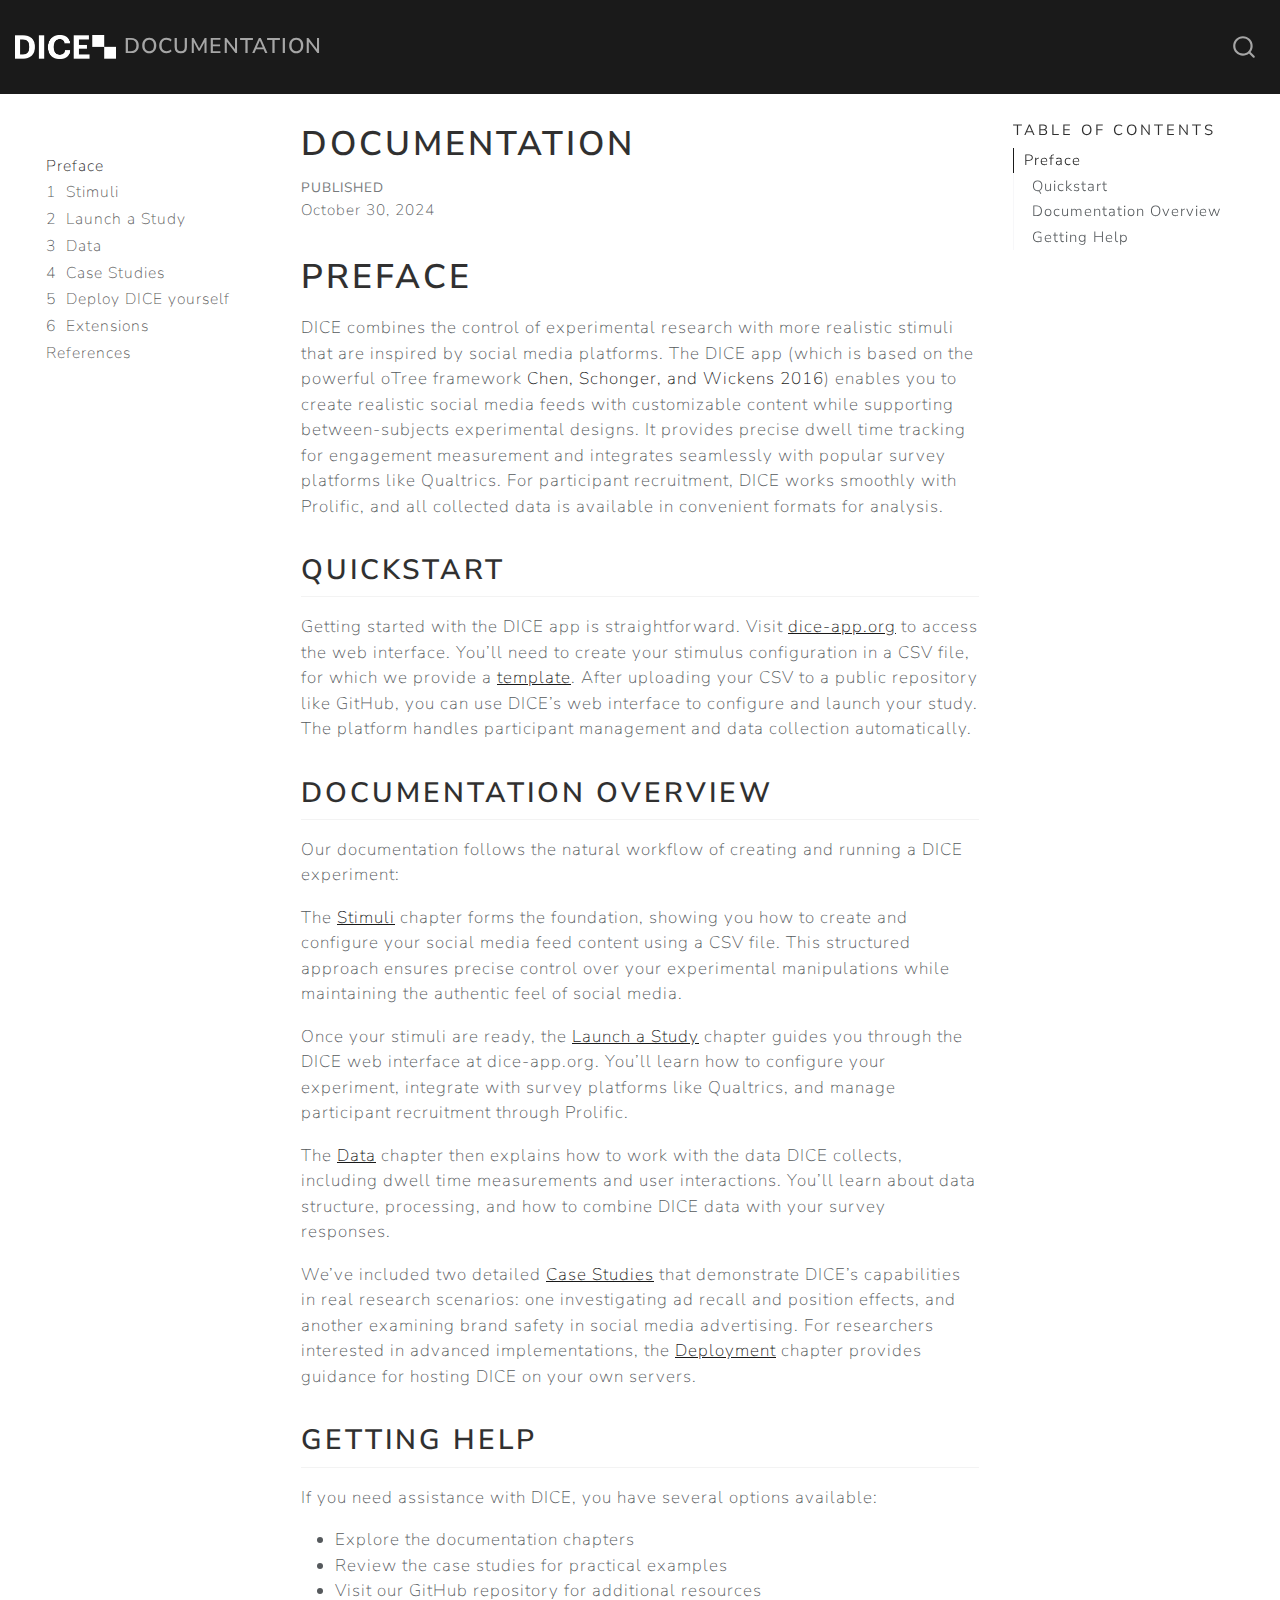
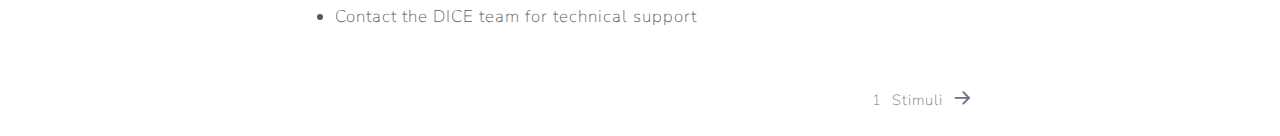
==== commit a4df746b: "slightly change wording at the top of the page" ====
--- a/templates/docs/index.html
+++ b/templates/docs/index.html
@@ -152,7 +152,7 @@
 </li>
         <li class="sidebar-item">
   <div class="sidebar-item-container"> 
-  <a href="./extensions.html" class="sidebar-item-text sidebar-link">Extensions</a>
+  <a href="./extensions.html" class="sidebar-item-text sidebar-link"><span class="chapter-number">6</span>&nbsp; <span class="chapter-title">Extensions</span></a>
   </div>
 </li>
         <li class="sidebar-item">
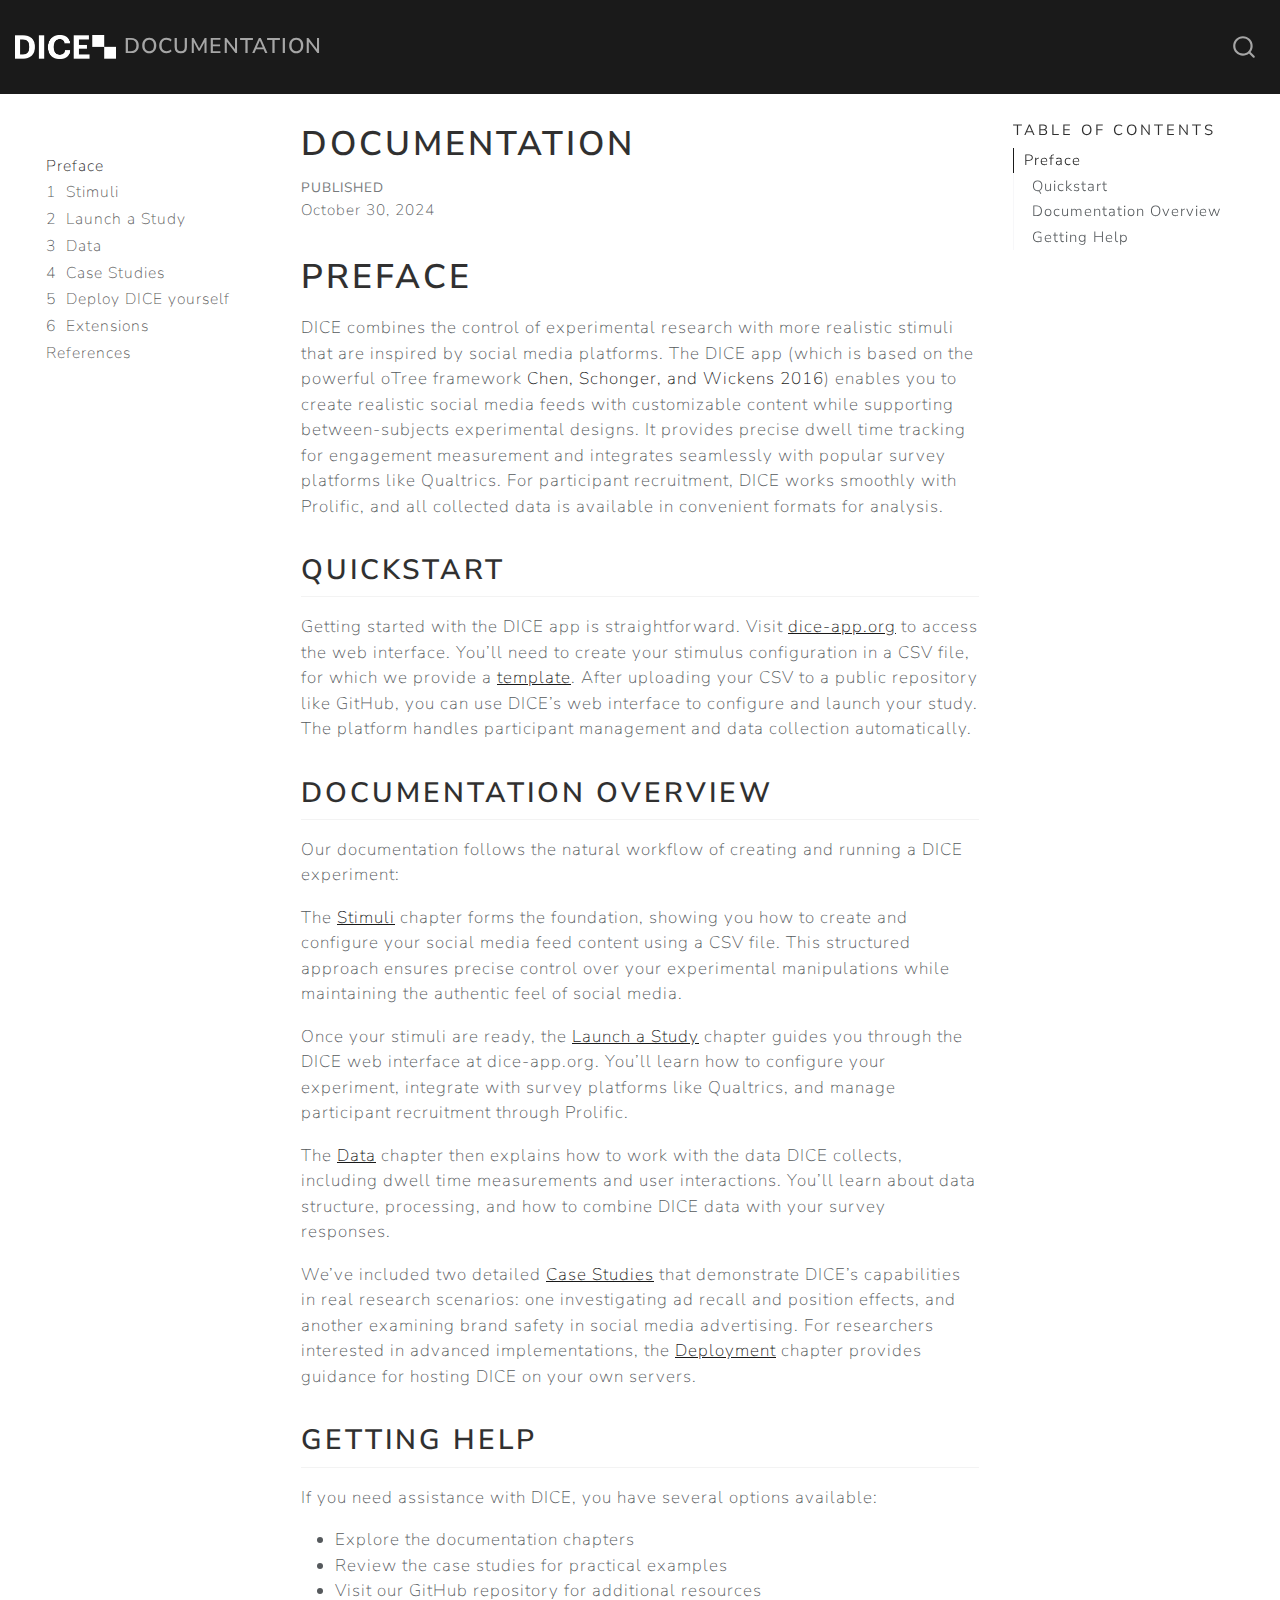
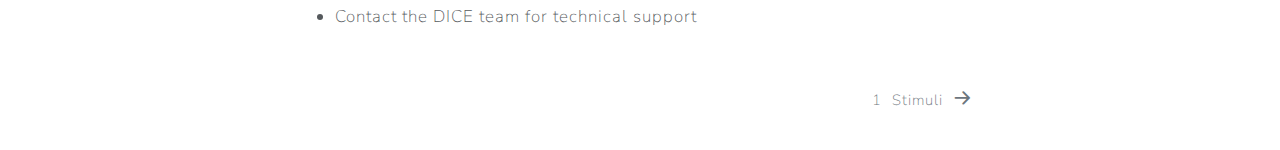
==== commit 03259709: "update video" ====
--- a/templates/docs/index.html
+++ b/templates/docs/index.html
@@ -2,7 +2,7 @@
 <html xmlns="http://www.w3.org/1999/xhtml" lang="en" xml:lang="en"><head>
 
 <meta charset="utf-8">
-<meta name="generator" content="quarto-1.1.132">
+<meta name="generator" content="quarto-1.3.353">
 
 <meta name="viewport" content="width=device-width, initial-scale=1.0, user-scalable=yes">
 
@@ -18,14 +18,15 @@
 ul.task-list{list-style: none;}
 ul.task-list li input[type="checkbox"] {
   width: 0.8em;
-  margin: 0 0.8em 0.2em -1.6em;
+  margin: 0 0.8em 0.2em -1em; /* quarto-specific, see https://github.com/quarto-dev/quarto-cli/issues/4556 */ 
   vertical-align: middle;
 }
+/* CSS for citations */
 div.csl-bib-body { }
 div.csl-entry {
   clear: both;
 }
-.hanging div.csl-entry {
+.hanging-indent div.csl-entry {
   margin-left:2em;
   text-indent:-2em;
 }
@@ -39,8 +40,7 @@
 }
 div.csl-indent {
   margin-left: 2em;
-}
-</style>
+}</style>
 
 
 <script src="site_libs/quarto-nav/quarto-nav.js"></script>
@@ -93,18 +93,25 @@
     <a href="https://www.dice-app.org/" class="navbar-brand navbar-brand-logo">
     <img src="./dice-logo-white.png" alt="" class="navbar-logo">
     </a>
-    <a class="navbar-brand" href="./index.html">
+    <a class="navbar-brand" href="https://www.dice-app.org/">
     <span class="navbar-title">Documentation</span>
     </a>
   </div>
+        <div class="quarto-navbar-tools ms-auto">
+</div>
           <div id="quarto-search" class="" title="Search"></div>
       </div> <!-- /container-fluid -->
     </nav>
-  <nav class="quarto-secondary-nav" data-bs-toggle="collapse" data-bs-target="#quarto-sidebar" aria-controls="quarto-sidebar" aria-expanded="false" aria-label="Toggle sidebar navigation" onclick="if (window.quartoToggleHeadroom) { window.quartoToggleHeadroom(); }">
-    <div class="container-fluid d-flex justify-content-between">
-      <h1 class="quarto-secondary-nav-title">Documentation</h1>
-      <button type="button" class="quarto-btn-toggle btn" aria-label="Show secondary navigation">
-        <i class="bi bi-chevron-right"></i>
+  <nav class="quarto-secondary-nav">
+    <div class="container-fluid d-flex">
+      <button type="button" class="quarto-btn-toggle btn" data-bs-toggle="collapse" data-bs-target="#quarto-sidebar,#quarto-sidebar-glass" aria-controls="quarto-sidebar" aria-expanded="false" aria-label="Toggle sidebar navigation" onclick="if (window.quartoToggleHeadroom) { window.quartoToggleHeadroom(); }">
+        <i class="bi bi-layout-text-sidebar-reverse"></i>
+      </button>
+      <nav class="quarto-page-breadcrumbs" aria-label="breadcrumb"><ol class="breadcrumb"><li class="breadcrumb-item"><a href="./index.html">Preface</a></li></ol></nav>
+      <a class="flex-grow-1" role="button" data-bs-toggle="collapse" data-bs-target="#quarto-sidebar,#quarto-sidebar-glass" aria-controls="quarto-sidebar" aria-expanded="false" aria-label="Toggle sidebar navigation" onclick="if (window.quartoToggleHeadroom) { window.quartoToggleHeadroom(); }">      
+      </a>
+      <button type="button" class="btn quarto-search-button" aria-label="Search" onclick="window.quartoOpenSearch();">
+        <i class="bi bi-search"></i>
       </button>
     </div>
   </nav>
@@ -112,57 +119,66 @@
 <!-- content -->
 <div id="quarto-content" class="quarto-container page-columns page-rows-contents page-layout-article page-navbar">
 <!-- sidebar -->
-  <nav id="quarto-sidebar" class="sidebar collapse sidebar-navigation floating overflow-auto">
-      <div class="mt-2 flex-shrink-0 align-items-center">
+  <nav id="quarto-sidebar" class="sidebar collapse collapse-horizontal sidebar-navigation floating overflow-auto">
+        <div class="mt-2 flex-shrink-0 align-items-center">
         <div class="sidebar-search">
         <div id="quarto-search" class="" title="Search"></div>
         </div>
-      </div>
+        </div>
     <div class="sidebar-menu-container"> 
     <ul class="list-unstyled mt-1">
         <li class="sidebar-item">
   <div class="sidebar-item-container"> 
-  <a href="./index.html" class="sidebar-item-text sidebar-link active">Preface</a>
-  </div>
-</li>
-        <li class="sidebar-item">
-  <div class="sidebar-item-container"> 
-  <a href="./stimuli.html" class="sidebar-item-text sidebar-link"><span class="chapter-number">1</span>&nbsp; <span class="chapter-title">Stimuli</span></a>
-  </div>
-</li>
-        <li class="sidebar-item">
-  <div class="sidebar-item-container"> 
-  <a href="./dice-app.html" class="sidebar-item-text sidebar-link"><span class="chapter-number">2</span>&nbsp; <span class="chapter-title">Launch a Study</span></a>
-  </div>
-</li>
-        <li class="sidebar-item">
-  <div class="sidebar-item-container"> 
-  <a href="./data.html" class="sidebar-item-text sidebar-link"><span class="chapter-number">3</span>&nbsp; <span class="chapter-title">Data</span></a>
-  </div>
-</li>
-        <li class="sidebar-item">
-  <div class="sidebar-item-container"> 
-  <a href="./cases.html" class="sidebar-item-text sidebar-link"><span class="chapter-number">4</span>&nbsp; <span class="chapter-title">Case Studies</span></a>
-  </div>
-</li>
-        <li class="sidebar-item">
-  <div class="sidebar-item-container"> 
-  <a href="./deployment.html" class="sidebar-item-text sidebar-link"><span class="chapter-number">5</span>&nbsp; <span class="chapter-title">Deploy DICE yourself</span></a>
-  </div>
-</li>
-        <li class="sidebar-item">
-  <div class="sidebar-item-container"> 
-  <a href="./extensions.html" class="sidebar-item-text sidebar-link"><span class="chapter-number">6</span>&nbsp; <span class="chapter-title">Extensions</span></a>
-  </div>
-</li>
-        <li class="sidebar-item">
-  <div class="sidebar-item-container"> 
-  <a href="./references.html" class="sidebar-item-text sidebar-link">References</a>
+  <a href="./index.html" class="sidebar-item-text sidebar-link active">
+ <span class="menu-text">Preface</span></a>
+  </div>
+</li>
+        <li class="sidebar-item">
+  <div class="sidebar-item-container"> 
+  <a href="./stimuli.html" class="sidebar-item-text sidebar-link">
+ <span class="menu-text"><span class="chapter-number">1</span>&nbsp; <span class="chapter-title">Stimuli</span></span></a>
+  </div>
+</li>
+        <li class="sidebar-item">
+  <div class="sidebar-item-container"> 
+  <a href="./dice-app.html" class="sidebar-item-text sidebar-link">
+ <span class="menu-text"><span class="chapter-number">2</span>&nbsp; <span class="chapter-title">Launch a Study</span></span></a>
+  </div>
+</li>
+        <li class="sidebar-item">
+  <div class="sidebar-item-container"> 
+  <a href="./data.html" class="sidebar-item-text sidebar-link">
+ <span class="menu-text"><span class="chapter-number">3</span>&nbsp; <span class="chapter-title">Data</span></span></a>
+  </div>
+</li>
+        <li class="sidebar-item">
+  <div class="sidebar-item-container"> 
+  <a href="./cases.html" class="sidebar-item-text sidebar-link">
+ <span class="menu-text"><span class="chapter-number">4</span>&nbsp; <span class="chapter-title">Case Studies</span></span></a>
+  </div>
+</li>
+        <li class="sidebar-item">
+  <div class="sidebar-item-container"> 
+  <a href="./deployment.html" class="sidebar-item-text sidebar-link">
+ <span class="menu-text"><span class="chapter-number">5</span>&nbsp; <span class="chapter-title">Deploy DICE yourself</span></span></a>
+  </div>
+</li>
+        <li class="sidebar-item">
+  <div class="sidebar-item-container"> 
+  <a href="./extensions.html" class="sidebar-item-text sidebar-link">
+ <span class="menu-text"><span class="chapter-number">6</span>&nbsp; <span class="chapter-title">Extensions</span></span></a>
+  </div>
+</li>
+        <li class="sidebar-item">
+  <div class="sidebar-item-container"> 
+  <a href="./references.html" class="sidebar-item-text sidebar-link">
+ <span class="menu-text">References</span></a>
   </div>
 </li>
     </ul>
     </div>
 </nav>
+<div id="quarto-sidebar-glass" data-bs-toggle="collapse" data-bs-target="#quarto-sidebar,#quarto-sidebar-glass"></div>
 <!-- margin-sidebar -->
     <div id="quarto-margin-sidebar" class="sidebar margin-sidebar">
         <nav id="TOC" role="doc-toc" class="toc-active">
@@ -183,7 +199,7 @@
 
 <header id="title-block-header" class="quarto-title-block default">
 <div class="quarto-title">
-<h1 class="title d-none d-lg-block">Documentation</h1>
+<h1 class="title">Documentation</h1>
 </div>
 
 
@@ -197,6 +213,7 @@
       <p class="date">October 30, 2024</p>
     </div>
   </div>
+  
     
   </div>
   
@@ -243,8 +260,8 @@
 -->
 
 
-<div id="refs" class="references csl-bib-body hanging-indent" role="doc-bibliography" style="display: none">
-<div id="ref-oTree" class="csl-entry" role="doc-biblioentry">
+<div id="refs" class="references csl-bib-body hanging-indent" role="list" style="display: none">
+<div id="ref-oTree" class="csl-entry" role="listitem">
 Chen, Daniel L., Martin Schonger, and Chris Wickens. 2016. <span>“oTree—an Open-Source Platform for Laboratory, Online, and Field Experiments.”</span> <em>Journal of Behavioral and Experimental Finance</em> 9: 88–97. <a href="https://doi.org/doi.org/10.1016/j.jbef.2015.12.001">https://doi.org/doi.org/10.1016/j.jbef.2015.12.001</a>.
 </div>
 </div>
@@ -279,9 +296,23 @@
     icon: icon
   };
   anchorJS.add('.anchored');
+  const isCodeAnnotation = (el) => {
+    for (const clz of el.classList) {
+      if (clz.startsWith('code-annotation-')) {                     
+        return true;
+      }
+    }
+    return false;
+  }
   const clipboard = new window.ClipboardJS('.code-copy-button', {
-    target: function(trigger) {
-      return trigger.previousElementSibling;
+    text: function(trigger) {
+      const codeEl = trigger.previousElementSibling.cloneNode(true);
+      for (const childEl of codeEl.children) {
+        if (isCodeAnnotation(childEl)) {
+          childEl.remove();
+        }
+      }
+      return codeEl.innerText;
     }
   });
   clipboard.on('success', function(e) {
@@ -293,7 +324,24 @@
     button.classList.add('code-copy-button-checked');
     var currentTitle = button.getAttribute("title");
     button.setAttribute("title", "Copied!");
+    let tooltip;
+    if (window.bootstrap) {
+      button.setAttribute("data-bs-toggle", "tooltip");
+      button.setAttribute("data-bs-placement", "left");
+      button.setAttribute("data-bs-title", "Copied!");
+      tooltip = new bootstrap.Tooltip(button, 
+        { trigger: "manual", 
+          customClass: "code-copy-button-tooltip",
+          offset: [0, -8]});
+      tooltip.show();    
+    }
     setTimeout(function() {
+      if (tooltip) {
+        tooltip.hide();
+        button.removeAttribute("data-bs-title");
+        button.removeAttribute("data-bs-toggle");
+        button.removeAttribute("data-bs-placement");
+      }
       button.setAttribute("title", currentTitle);
       button.classList.remove('code-copy-button-checked');
     }, 1000);
@@ -329,24 +377,128 @@
       return note.innerHTML;
     });
   }
+      let selectedAnnoteEl;
+      const selectorForAnnotation = ( cell, annotation) => {
+        let cellAttr = 'data-code-cell="' + cell + '"';
+        let lineAttr = 'data-code-annotation="' +  annotation + '"';
+        const selector = 'span[' + cellAttr + '][' + lineAttr + ']';
+        return selector;
+      }
+      const selectCodeLines = (annoteEl) => {
+        const doc = window.document;
+        const targetCell = annoteEl.getAttribute("data-target-cell");
+        const targetAnnotation = annoteEl.getAttribute("data-target-annotation");
+        const annoteSpan = window.document.querySelector(selectorForAnnotation(targetCell, targetAnnotation));
+        const lines = annoteSpan.getAttribute("data-code-lines").split(",");
+        const lineIds = lines.map((line) => {
+          return targetCell + "-" + line;
+        })
+        let top = null;
+        let height = null;
+        let parent = null;
+        if (lineIds.length > 0) {
+            //compute the position of the single el (top and bottom and make a div)
+            const el = window.document.getElementById(lineIds[0]);
+            top = el.offsetTop;
+            height = el.offsetHeight;
+            parent = el.parentElement.parentElement;
+          if (lineIds.length > 1) {
+            const lastEl = window.document.getElementById(lineIds[lineIds.length - 1]);
+            const bottom = lastEl.offsetTop + lastEl.offsetHeight;
+            height = bottom - top;
+          }
+          if (top !== null && height !== null && parent !== null) {
+            // cook up a div (if necessary) and position it 
+            let div = window.document.getElementById("code-annotation-line-highlight");
+            if (div === null) {
+              div = window.document.createElement("div");
+              div.setAttribute("id", "code-annotation-line-highlight");
+              div.style.position = 'absolute';
+              parent.appendChild(div);
+            }
+            div.style.top = top - 2 + "px";
+            div.style.height = height + 4 + "px";
+            let gutterDiv = window.document.getElementById("code-annotation-line-highlight-gutter");
+            if (gutterDiv === null) {
+              gutterDiv = window.document.createElement("div");
+              gutterDiv.setAttribute("id", "code-annotation-line-highlight-gutter");
+              gutterDiv.style.position = 'absolute';
+              const codeCell = window.document.getElementById(targetCell);
+              const gutter = codeCell.querySelector('.code-annotation-gutter');
+              gutter.appendChild(gutterDiv);
+            }
+            gutterDiv.style.top = top - 2 + "px";
+            gutterDiv.style.height = height + 4 + "px";
+          }
+          selectedAnnoteEl = annoteEl;
+        }
+      };
+      const unselectCodeLines = () => {
+        const elementsIds = ["code-annotation-line-highlight", "code-annotation-line-highlight-gutter"];
+        elementsIds.forEach((elId) => {
+          const div = window.document.getElementById(elId);
+          if (div) {
+            div.remove();
+          }
+        });
+        selectedAnnoteEl = undefined;
+      };
+      // Attach click handler to the DT
+      const annoteDls = window.document.querySelectorAll('dt[data-target-cell]');
+      for (const annoteDlNode of annoteDls) {
+        annoteDlNode.addEventListener('click', (event) => {
+          const clickedEl = event.target;
+          if (clickedEl !== selectedAnnoteEl) {
+            unselectCodeLines();
+            const activeEl = window.document.querySelector('dt[data-target-cell].code-annotation-active');
+            if (activeEl) {
+              activeEl.classList.remove('code-annotation-active');
+            }
+            selectCodeLines(clickedEl);
+            clickedEl.classList.add('code-annotation-active');
+          } else {
+            // Unselect the line
+            unselectCodeLines();
+            clickedEl.classList.remove('code-annotation-active');
+          }
+        });
+      }
+  const findCites = (el) => {
+    const parentEl = el.parentElement;
+    if (parentEl) {
+      const cites = parentEl.dataset.cites;
+      if (cites) {
+        return {
+          el,
+          cites: cites.split(' ')
+        };
+      } else {
+        return findCites(el.parentElement)
+      }
+    } else {
+      return undefined;
+    }
+  };
   var bibliorefs = window.document.querySelectorAll('a[role="doc-biblioref"]');
   for (var i=0; i<bibliorefs.length; i++) {
     const ref = bibliorefs[i];
-    const cites = ref.parentNode.getAttribute('data-cites').split(' ');
-    tippyHover(ref, function() {
-      var popup = window.document.createElement('div');
-      cites.forEach(function(cite) {
-        var citeDiv = window.document.createElement('div');
-        citeDiv.classList.add('hanging-indent');
-        citeDiv.classList.add('csl-entry');
-        var biblioDiv = window.document.getElementById('ref-' + cite);
-        if (biblioDiv) {
-          citeDiv.innerHTML = biblioDiv.innerHTML;
-        }
-        popup.appendChild(citeDiv);
+    const citeInfo = findCites(ref);
+    if (citeInfo) {
+      tippyHover(citeInfo.el, function() {
+        var popup = window.document.createElement('div');
+        citeInfo.cites.forEach(function(cite) {
+          var citeDiv = window.document.createElement('div');
+          citeDiv.classList.add('hanging-indent');
+          citeDiv.classList.add('csl-entry');
+          var biblioDiv = window.document.getElementById('ref-' + cite);
+          if (biblioDiv) {
+            citeDiv.innerHTML = biblioDiv.innerHTML;
+          }
+          popup.appendChild(citeDiv);
+        });
+        return popup.innerHTML;
       });
-      return popup.innerHTML;
-    });
+    }
   }
 });
 </script>
